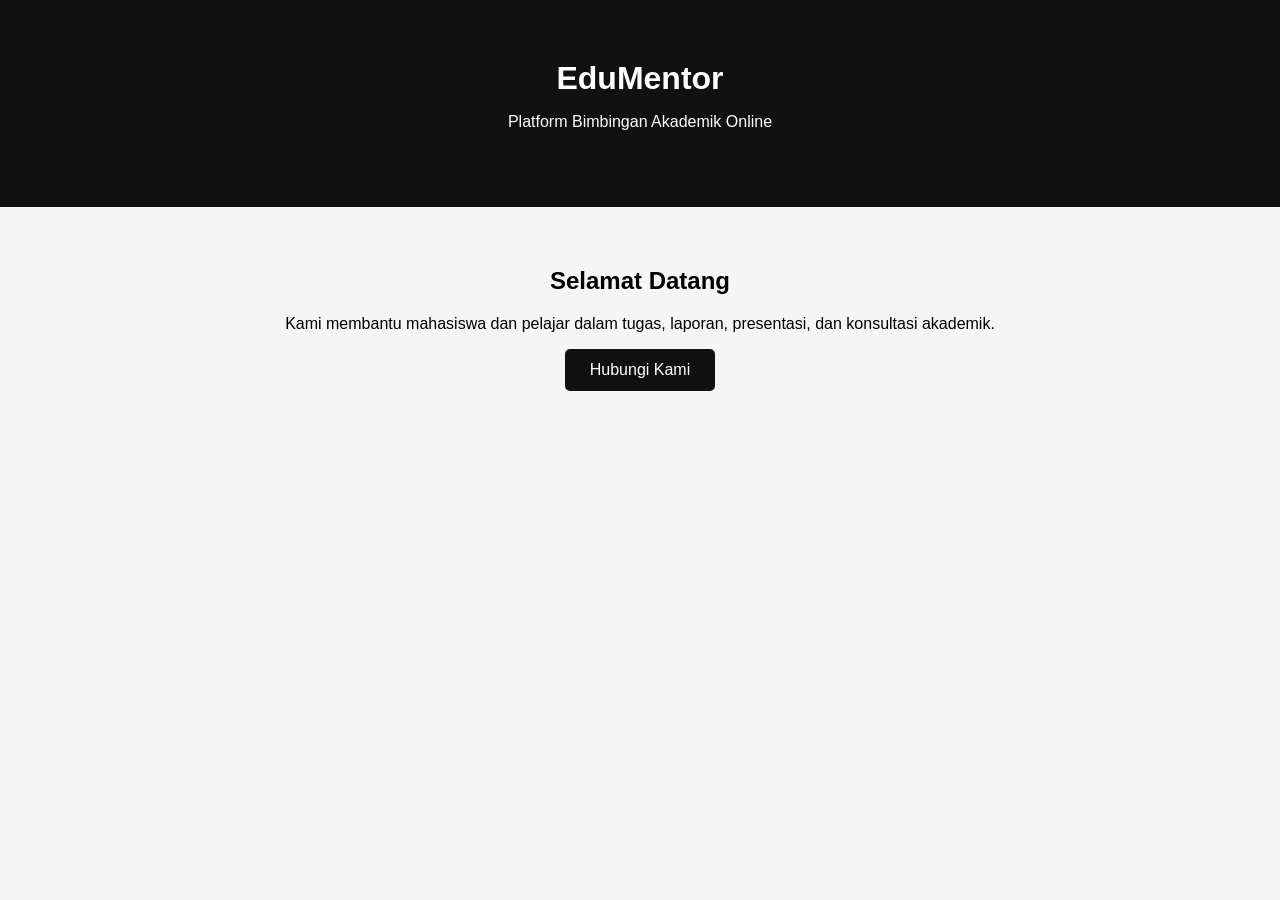
==== index.html @ 099afb81 "Create index.html Hello GitHub Support,  I am currently building an educational website project ca" ====
<!DOCTYPE html>
<html lang="id">
<head>
<meta charset="UTF-8">
<meta name="viewport" content="width=device-width, initial-scale=1.0">
<title>EduMentor</title>
<style>
body{
    font-family:Arial,sans-serif;
    margin:0;
    background:#f5f5f5;
    text-align:center;
}
header{
    background:#111;
    color:white;
    padding:60px 20px;
}
h1{
    margin:0;
}
.container{
    padding:40px;
}
.btn{
    display:inline-block;
    background:#111;
    color:white;
    padding:12px 25px;
    text-decoration:none;
    border-radius:5px;
}
</style>
</head>
<body>

<header>
    <h1>EduMentor</h1>
    <p>Platform Bimbingan Akademik Online</p>
</header>

<div class="container">
    <h2>Selamat Datang</h2>
    <p>Kami membantu mahasiswa dan pelajar dalam tugas, laporan, presentasi, dan konsultasi akademik.</p>
    <a class="btn" href="#">Hubungi Kami</a>
</div>

</body>
</html>
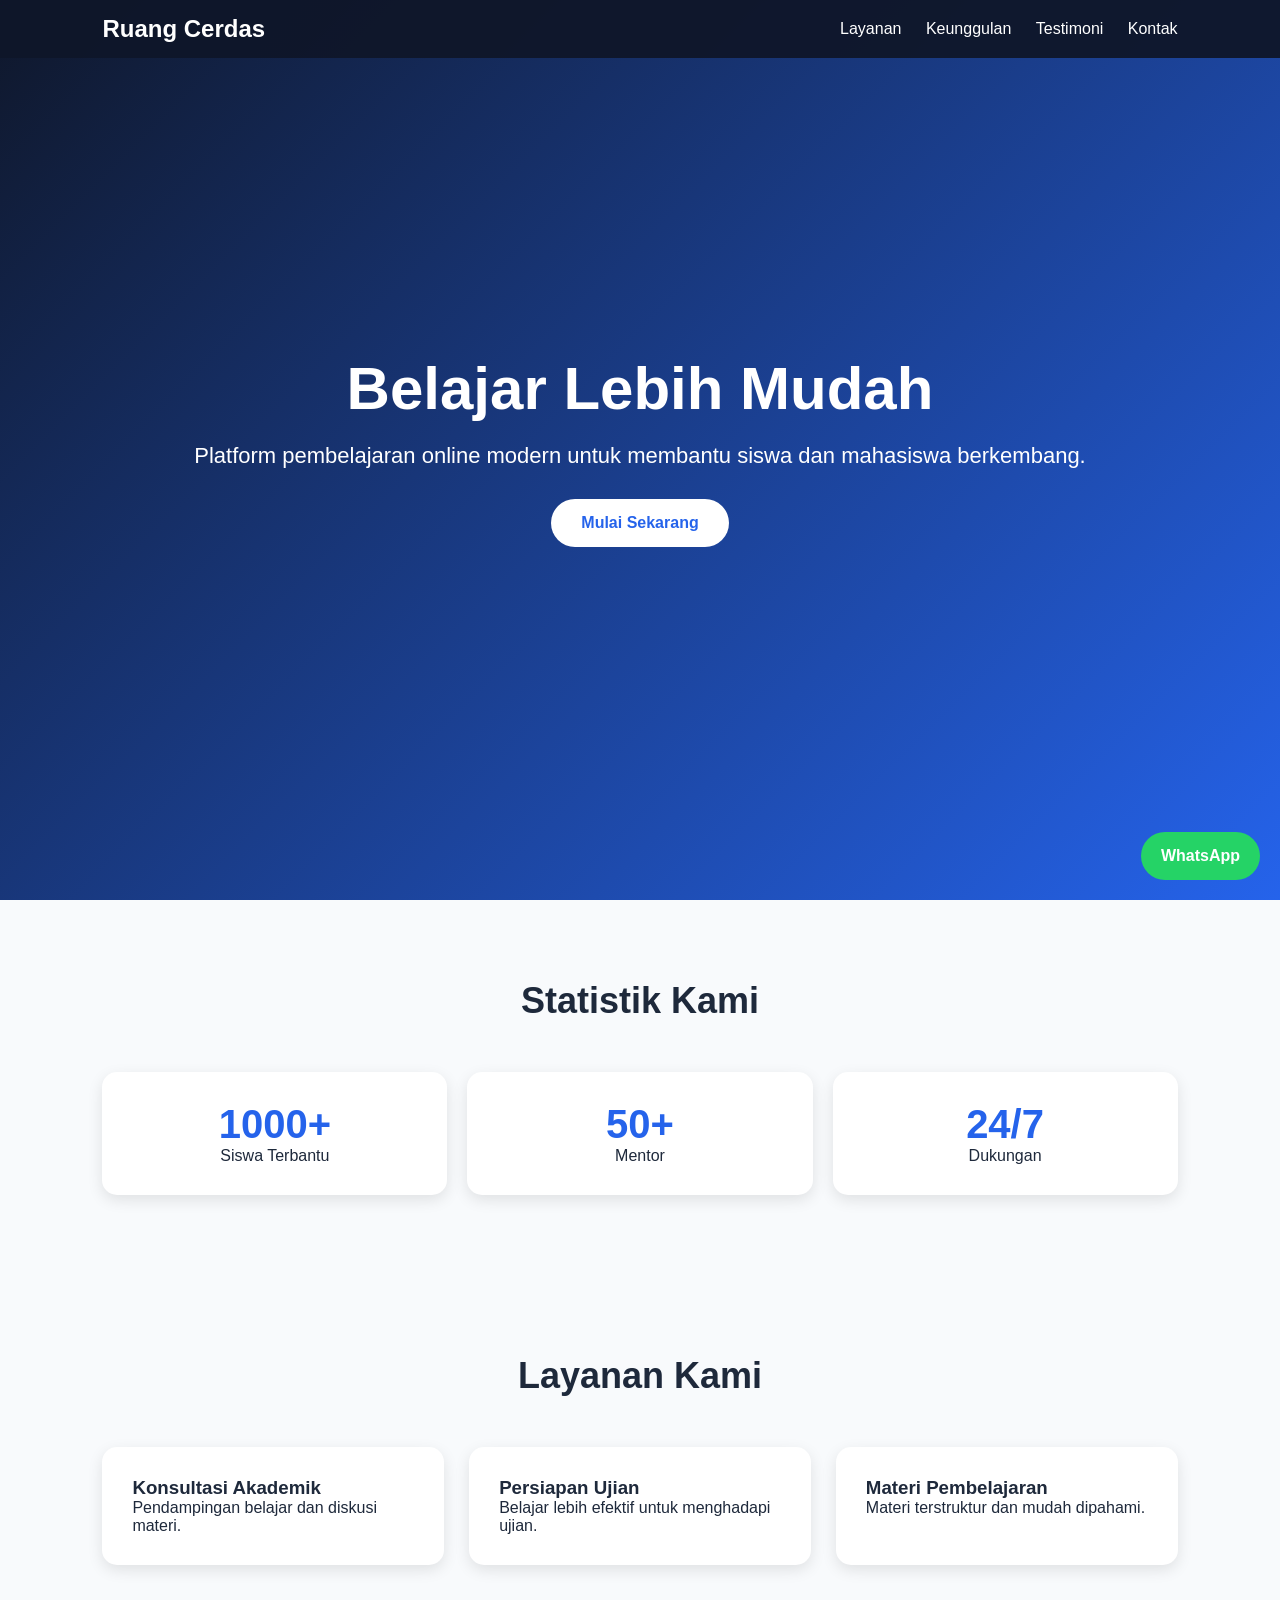
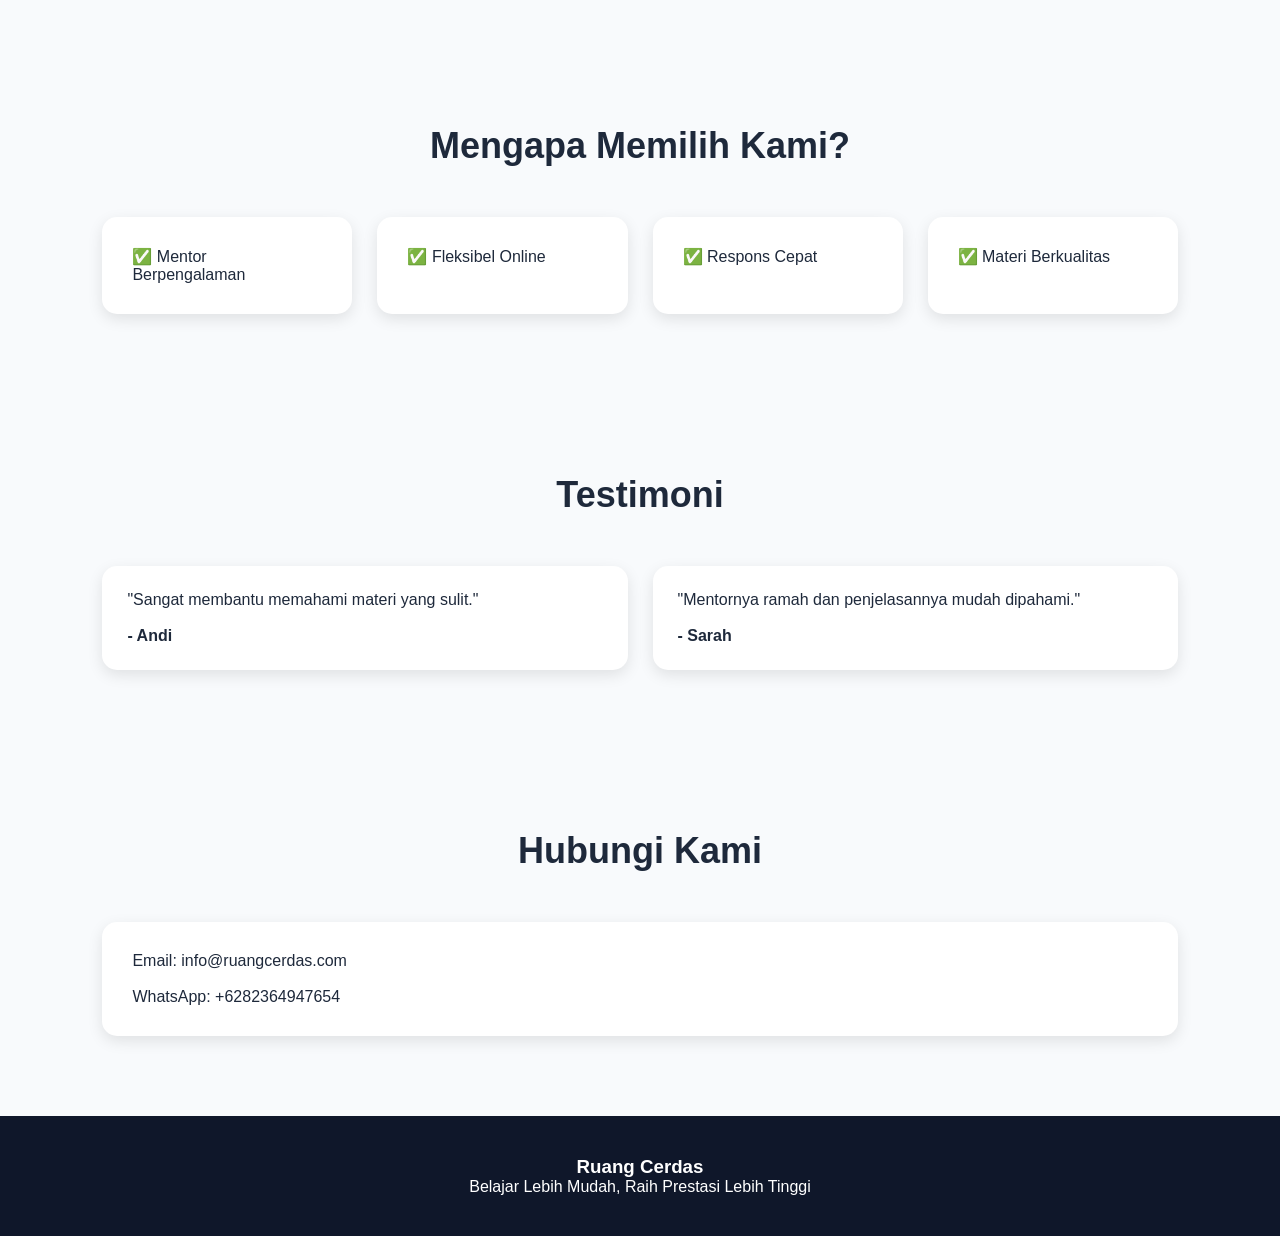
==== commit 3daeed90: "Update index.html" ====
--- a/index.html
+++ b/index.html
@@ -3,47 +3,295 @@
 <head>
 <meta charset="UTF-8">
 <meta name="viewport" content="width=device-width, initial-scale=1.0">
-<title>EduMentor</title>
+
+<title>Ruang Cerdas - Platform Pembelajaran Online</title>
+
 <style>
+*{
+margin:0;
+padding:0;
+box-sizing:border-box;
+font-family:Arial,sans-serif;
+}
+
 body{
-    font-family:Arial,sans-serif;
-    margin:0;
-    background:#f5f5f5;
-    text-align:center;
-}
-header{
-    background:#111;
-    color:white;
-    padding:60px 20px;
-}
-h1{
-    margin:0;
-}
-.container{
-    padding:40px;
-}
+background:#f8fafc;
+color:#1e293b;
+}
+
+nav{
+position:fixed;
+top:0;
+width:100%;
+background:rgba(15,23,42,.95);
+padding:15px 8%;
+display:flex;
+justify-content:space-between;
+align-items:center;
+z-index:1000;
+}
+
+.logo{
+color:white;
+font-size:24px;
+font-weight:bold;
+}
+
+nav a{
+color:white;
+text-decoration:none;
+margin-left:20px;
+}
+
+.hero{
+height:100vh;
+background:linear-gradient(135deg,#0f172a,#2563eb);
+display:flex;
+justify-content:center;
+align-items:center;
+text-align:center;
+color:white;
+padding:20px;
+}
+
+.hero h1{
+font-size:60px;
+margin-bottom:20px;
+}
+
+.hero p{
+font-size:22px;
+margin-bottom:30px;
+}
+
 .btn{
-    display:inline-block;
-    background:#111;
-    color:white;
-    padding:12px 25px;
-    text-decoration:none;
-    border-radius:5px;
+display:inline-block;
+background:white;
+color:#2563eb;
+padding:15px 30px;
+border-radius:50px;
+text-decoration:none;
+font-weight:bold;
+}
+
+section{
+padding:80px 8%;
+}
+
+.title{
+text-align:center;
+font-size:36px;
+margin-bottom:50px;
+}
+
+.stats{
+display:grid;
+grid-template-columns:repeat(auto-fit,minmax(200px,1fr));
+gap:20px;
+}
+
+.stat{
+background:white;
+padding:30px;
+border-radius:15px;
+text-align:center;
+box-shadow:0 5px 15px rgba(0,0,0,.1);
+}
+
+.stat h2{
+color:#2563eb;
+font-size:40px;
+}
+
+.cards{
+display:grid;
+grid-template-columns:repeat(auto-fit,minmax(250px,1fr));
+gap:25px;
+}
+
+.card{
+background:white;
+padding:30px;
+border-radius:15px;
+box-shadow:0 5px 15px rgba(0,0,0,.1);
+transition:.3s;
+}
+
+.card:hover{
+transform:translateY(-5px);
+}
+
+.testimonial{
+background:white;
+padding:25px;
+border-radius:15px;
+box-shadow:0 5px 15px rgba(0,0,0,.1);
+}
+
+footer{
+background:#0f172a;
+color:white;
+text-align:center;
+padding:40px 20px;
+}
+
+.whatsapp{
+position:fixed;
+bottom:20px;
+right:20px;
+background:#25D366;
+color:white;
+padding:15px 20px;
+border-radius:50px;
+text-decoration:none;
+font-weight:bold;
 }
 </style>
 </head>
+
 <body>
 
-<header>
-    <h1>EduMentor</h1>
-    <p>Platform Bimbingan Akademik Online</p>
-</header>
-
-<div class="container">
-    <h2>Selamat Datang</h2>
-    <p>Kami membantu mahasiswa dan pelajar dalam tugas, laporan, presentasi, dan konsultasi akademik.</p>
-    <a class="btn" href="#">Hubungi Kami</a>
-</div>
+<nav>
+<div class="logo">Ruang Cerdas</div>
+
+<div>
+<a href="#layanan">Layanan</a>
+<a href="#keunggulan">Keunggulan</a>
+<a href="#testimoni">Testimoni</a>
+<a href="#kontak">Kontak</a>
+</div>
+</nav>
+
+<section class="hero">
+
+<div>
+
+<h1>Belajar Lebih Mudah</h1>
+
+<p>
+Platform pembelajaran online modern untuk membantu siswa dan mahasiswa berkembang.
+</p>
+
+<a href="#layanan" class="btn">
+Mulai Sekarang
+</a>
+
+</div>
+
+</section>
+
+<section>
+
+<h2 class="title">Statistik Kami</h2>
+
+<div class="stats">
+
+<div class="stat">
+<h2>1000+</h2>
+<p>Siswa Terbantu</p>
+</div>
+
+<div class="stat">
+<h2>50+</h2>
+<p>Mentor</p>
+</div>
+
+<div class="stat">
+<h2>24/7</h2>
+<p>Dukungan</p>
+</div>
+
+</div>
+
+</section>
+
+<section id="layanan">
+
+<h2 class="title">Layanan Kami</h2>
+
+<div class="cards">
+
+<div class="card">
+<h3>Konsultasi Akademik</h3>
+<p>Pendampingan belajar dan diskusi materi.</p>
+</div>
+
+<div class="card">
+<h3>Persiapan Ujian</h3>
+<p>Belajar lebih efektif untuk menghadapi ujian.</p>
+</div>
+
+<div class="card">
+<h3>Materi Pembelajaran</h3>
+<p>Materi terstruktur dan mudah dipahami.</p>
+</div>
+
+</div>
+
+</section>
+
+<section id="keunggulan">
+
+<h2 class="title">Mengapa Memilih Kami?</h2>
+
+<div class="cards">
+
+<div class="card">✅ Mentor Berpengalaman</div>
+<div class="card">✅ Fleksibel Online</div>
+<div class="card">✅ Respons Cepat</div>
+<div class="card">✅ Materi Berkualitas</div>
+
+</div>
+
+</section>
+
+<section id="testimoni">
+
+<h2 class="title">Testimoni</h2>
+
+<div class="cards">
+
+<div class="testimonial">
+<p>"Sangat membantu memahami materi yang sulit."</p>
+<br>
+<strong>- Andi</strong>
+</div>
+
+<div class="testimonial">
+<p>"Mentornya ramah dan penjelasannya mudah dipahami."</p>
+<br>
+<strong>- Sarah</strong>
+</div>
+
+</div>
+
+</section>
+
+<section id="kontak">
+
+<h2 class="title">Hubungi Kami</h2>
+
+<div class="card">
+
+<p>Email: info@ruangcerdas.com</p>
+<br>
+<p>WhatsApp: +6282364947654</p>
+
+</div>
+
+</section>
+
+<footer>
+
+<h3>Ruang Cerdas</h3>
+
+<p>Belajar Lebih Mudah, Raih Prestasi Lebih Tinggi</p>
+
+</footer>
+
+<a href="#" class="whatsapp">
+WhatsApp
+</a>
 
 </body>
 </html>
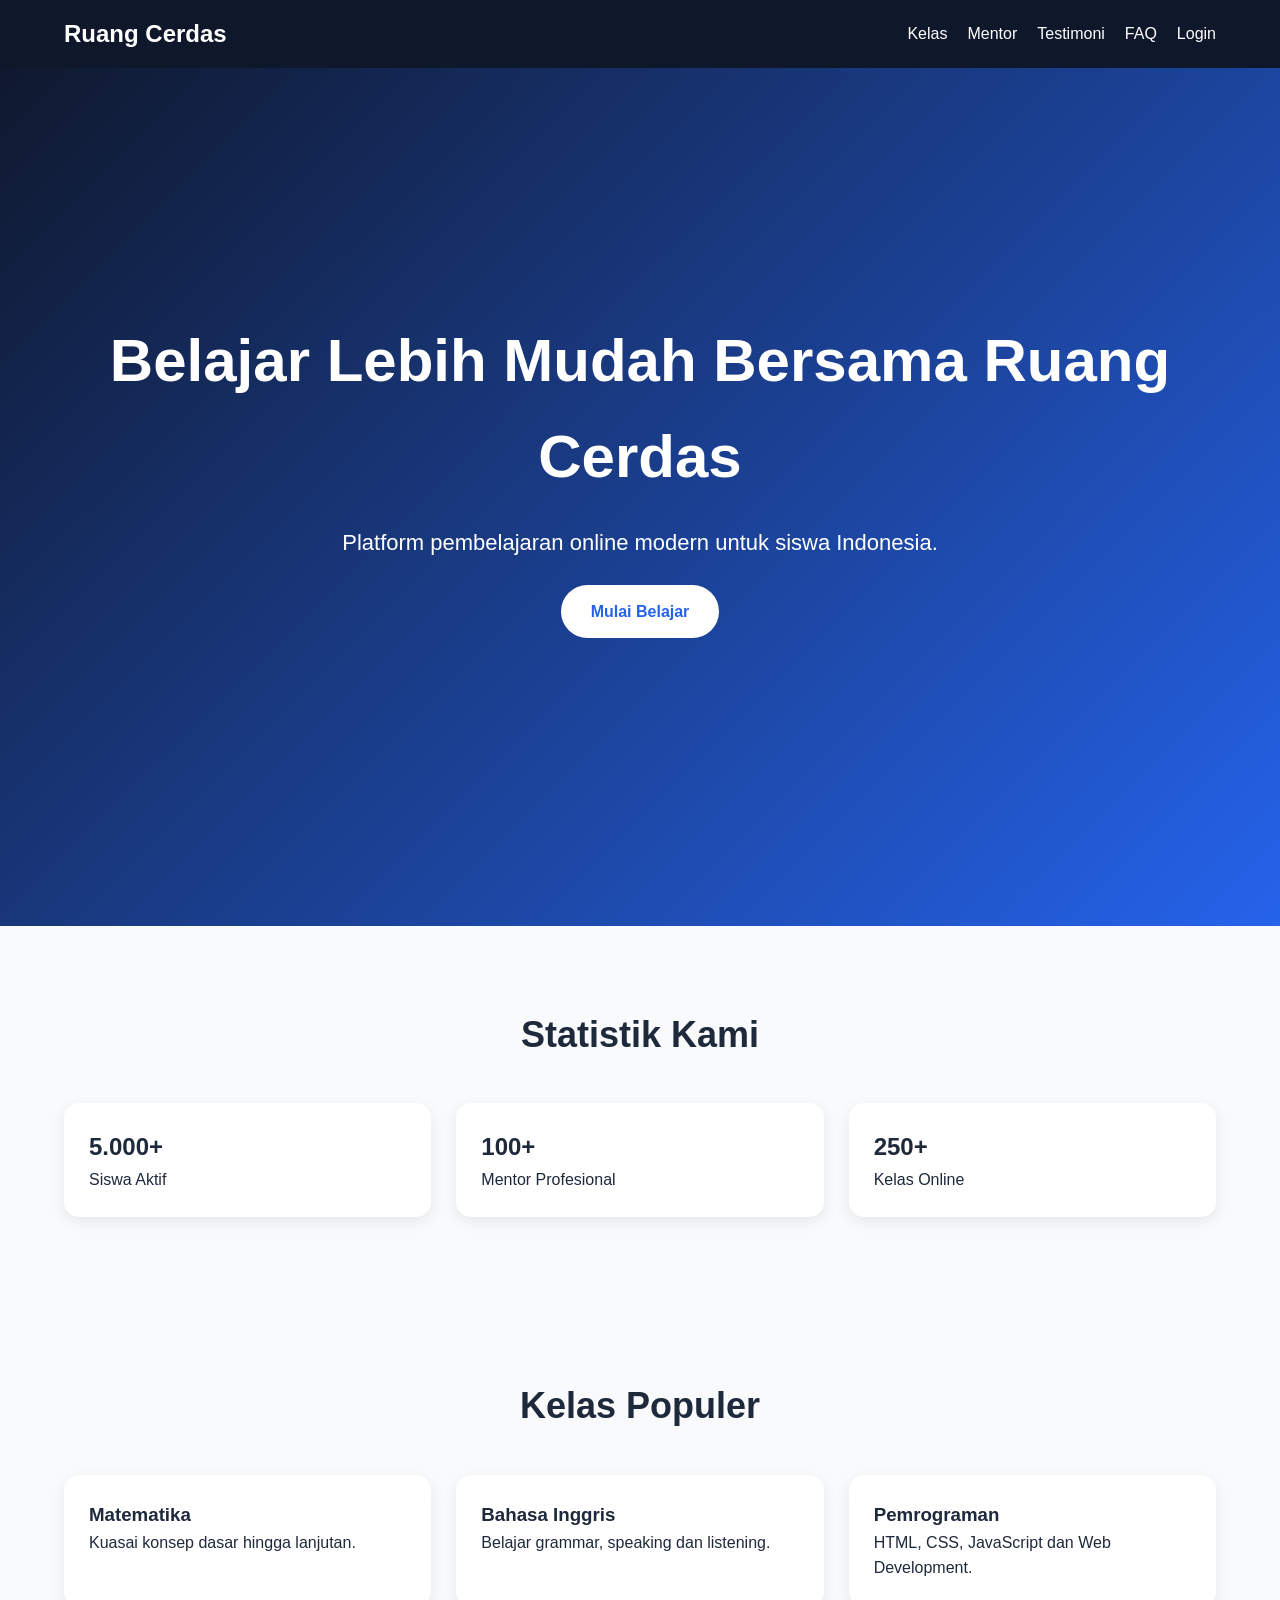
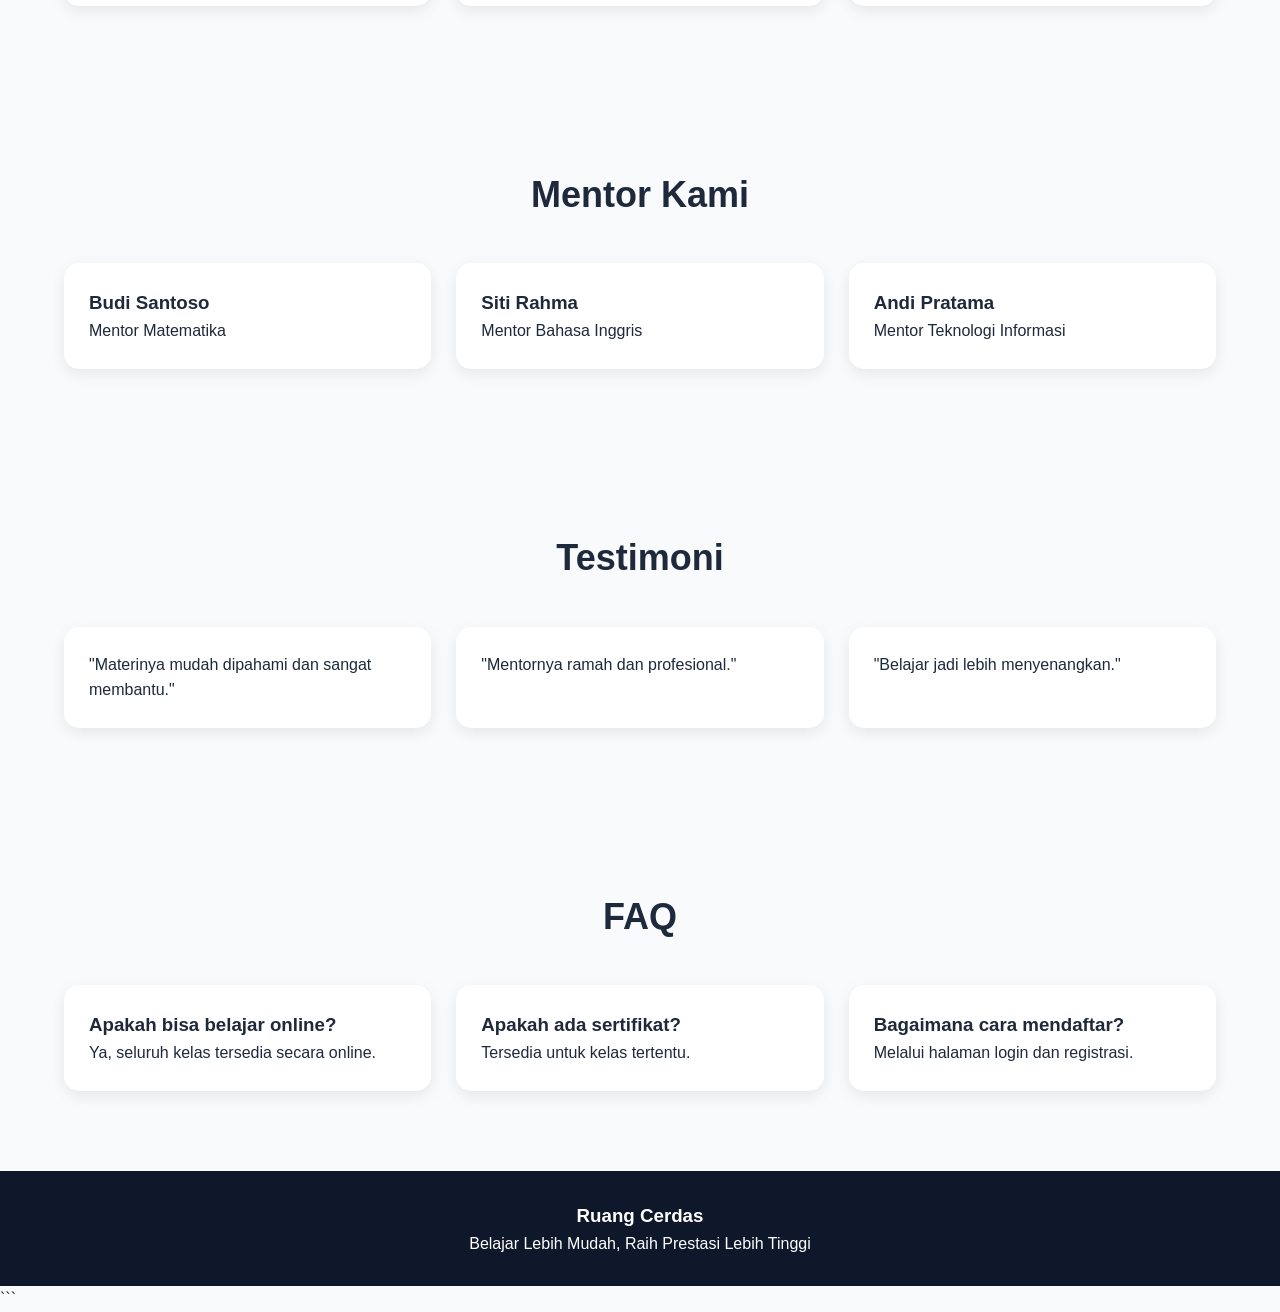
==== commit a3f1a4ea: "Update index.html" ====
--- a/index.html
+++ b/index.html
@@ -1,179 +1,44 @@
+```html
 <!DOCTYPE html>
 <html lang="id">
 <head>
 <meta charset="UTF-8">
 <meta name="viewport" content="width=device-width, initial-scale=1.0">
-
-<title>Ruang Cerdas - Platform Pembelajaran Online</title>
-
-<style>
-*{
-margin:0;
-padding:0;
-box-sizing:border-box;
-font-family:Arial,sans-serif;
-}
-
-body{
-background:#f8fafc;
-color:#1e293b;
-}
-
-nav{
-position:fixed;
-top:0;
-width:100%;
-background:rgba(15,23,42,.95);
-padding:15px 8%;
-display:flex;
-justify-content:space-between;
-align-items:center;
-z-index:1000;
-}
-
-.logo{
-color:white;
-font-size:24px;
-font-weight:bold;
-}
-
-nav a{
-color:white;
-text-decoration:none;
-margin-left:20px;
-}
-
-.hero{
-height:100vh;
-background:linear-gradient(135deg,#0f172a,#2563eb);
-display:flex;
-justify-content:center;
-align-items:center;
-text-align:center;
-color:white;
-padding:20px;
-}
-
-.hero h1{
-font-size:60px;
-margin-bottom:20px;
-}
-
-.hero p{
-font-size:22px;
-margin-bottom:30px;
-}
-
-.btn{
-display:inline-block;
-background:white;
-color:#2563eb;
-padding:15px 30px;
-border-radius:50px;
-text-decoration:none;
-font-weight:bold;
-}
-
-section{
-padding:80px 8%;
-}
-
-.title{
-text-align:center;
-font-size:36px;
-margin-bottom:50px;
-}
-
-.stats{
-display:grid;
-grid-template-columns:repeat(auto-fit,minmax(200px,1fr));
-gap:20px;
-}
-
-.stat{
-background:white;
-padding:30px;
-border-radius:15px;
-text-align:center;
-box-shadow:0 5px 15px rgba(0,0,0,.1);
-}
-
-.stat h2{
-color:#2563eb;
-font-size:40px;
-}
-
-.cards{
-display:grid;
-grid-template-columns:repeat(auto-fit,minmax(250px,1fr));
-gap:25px;
-}
-
-.card{
-background:white;
-padding:30px;
-border-radius:15px;
-box-shadow:0 5px 15px rgba(0,0,0,.1);
-transition:.3s;
-}
-
-.card:hover{
-transform:translateY(-5px);
-}
-
-.testimonial{
-background:white;
-padding:25px;
-border-radius:15px;
-box-shadow:0 5px 15px rgba(0,0,0,.1);
-}
-
-footer{
-background:#0f172a;
-color:white;
-text-align:center;
-padding:40px 20px;
-}
-
-.whatsapp{
-position:fixed;
-bottom:20px;
-right:20px;
-background:#25D366;
-color:white;
-padding:15px 20px;
-border-radius:50px;
-text-decoration:none;
-font-weight:bold;
-}
-</style>
+<title>Ruang Cerdas - Belajar Lebih Mudah</title>
+
+<link rel="stylesheet" href="style.css">
 </head>
 
 <body>
 
 <nav>
+<div class="container">
+
 <div class="logo">Ruang Cerdas</div>
 
+<ul>
+<li><a href="#kelas">Kelas</a></li>
+<li><a href="#mentor">Mentor</a></li>
+<li><a href="#testimoni">Testimoni</a></li>
+<li><a href="#faq">FAQ</a></li>
+<li><a href="login.html">Login</a></li>
+</ul>
+
+</div>
+</nav>
+
+<section class="hero">
+
 <div>
-<a href="#layanan">Layanan</a>
-<a href="#keunggulan">Keunggulan</a>
-<a href="#testimoni">Testimoni</a>
-<a href="#kontak">Kontak</a>
-</div>
-</nav>
-
-<section class="hero">
-
-<div>
-
-<h1>Belajar Lebih Mudah</h1>
+
+<h1>Belajar Lebih Mudah Bersama Ruang Cerdas</h1>
 
 <p>
-Platform pembelajaran online modern untuk membantu siswa dan mahasiswa berkembang.
+Platform pembelajaran online modern untuk siswa Indonesia.
 </p>
 
-<a href="#layanan" class="btn">
-Mulai Sekarang
+<a href="#kelas" class="btn">
+Mulai Belajar
 </a>
 
 </div>
@@ -182,64 +47,86 @@
 
 <section>
 
+<div class="container">
+
 <h2 class="title">Statistik Kami</h2>
 
-<div class="stats">
-
-<div class="stat">
-<h2>1000+</h2>
-<p>Siswa Terbantu</p>
-</div>
-
-<div class="stat">
-<h2>50+</h2>
-<p>Mentor</p>
-</div>
-
-<div class="stat">
-<h2>24/7</h2>
-<p>Dukungan</p>
-</div>
-
-</div>
-
-</section>
-
-<section id="layanan">
-
-<h2 class="title">Layanan Kami</h2>
-
-<div class="cards">
-
-<div class="card">
-<h3>Konsultasi Akademik</h3>
-<p>Pendampingan belajar dan diskusi materi.</p>
-</div>
-
-<div class="card">
-<h3>Persiapan Ujian</h3>
-<p>Belajar lebih efektif untuk menghadapi ujian.</p>
-</div>
-
-<div class="card">
-<h3>Materi Pembelajaran</h3>
-<p>Materi terstruktur dan mudah dipahami.</p>
-</div>
-
-</div>
-
-</section>
-
-<section id="keunggulan">
-
-<h2 class="title">Mengapa Memilih Kami?</h2>
-
-<div class="cards">
-
-<div class="card">✅ Mentor Berpengalaman</div>
-<div class="card">✅ Fleksibel Online</div>
-<div class="card">✅ Respons Cepat</div>
-<div class="card">✅ Materi Berkualitas</div>
+<div class="grid">
+
+<div class="card">
+<h2>5.000+</h2>
+<p>Siswa Aktif</p>
+</div>
+
+<div class="card">
+<h2>100+</h2>
+<p>Mentor Profesional</p>
+</div>
+
+<div class="card">
+<h2>250+</h2>
+<p>Kelas Online</p>
+</div>
+
+</div>
+
+</div>
+
+</section>
+
+<section id="kelas">
+
+<div class="container">
+
+<h2 class="title">Kelas Populer</h2>
+
+<div class="grid">
+
+<div class="card">
+<h3>Matematika</h3>
+<p>Kuasai konsep dasar hingga lanjutan.</p>
+</div>
+
+<div class="card">
+<h3>Bahasa Inggris</h3>
+<p>Belajar grammar, speaking dan listening.</p>
+</div>
+
+<div class="card">
+<h3>Pemrograman</h3>
+<p>HTML, CSS, JavaScript dan Web Development.</p>
+</div>
+
+</div>
+
+</div>
+
+</section>
+
+<section id="mentor">
+
+<div class="container">
+
+<h2 class="title">Mentor Kami</h2>
+
+<div class="grid">
+
+<div class="card">
+<h3>Budi Santoso</h3>
+<p>Mentor Matematika</p>
+</div>
+
+<div class="card">
+<h3>Siti Rahma</h3>
+<p>Mentor Bahasa Inggris</p>
+</div>
+
+<div class="card">
+<h3>Andi Pratama</h3>
+<p>Mentor Teknologi Informasi</p>
+</div>
+
+</div>
 
 </div>
 
@@ -247,35 +134,54 @@
 
 <section id="testimoni">
 
+<div class="container">
+
 <h2 class="title">Testimoni</h2>
 
-<div class="cards">
-
-<div class="testimonial">
-<p>"Sangat membantu memahami materi yang sulit."</p>
-<br>
-<strong>- Andi</strong>
-</div>
-
-<div class="testimonial">
-<p>"Mentornya ramah dan penjelasannya mudah dipahami."</p>
-<br>
-<strong>- Sarah</strong>
-</div>
-
-</div>
-
-</section>
-
-<section id="kontak">
-
-<h2 class="title">Hubungi Kami</h2>
-
-<div class="card">
-
-<p>Email: info@ruangcerdas.com</p>
-<br>
-<p>WhatsApp: +6282364947654</p>
+<div class="grid">
+
+<div class="card">
+<p>"Materinya mudah dipahami dan sangat membantu."</p>
+</div>
+
+<div class="card">
+<p>"Mentornya ramah dan profesional."</p>
+</div>
+
+<div class="card">
+<p>"Belajar jadi lebih menyenangkan."</p>
+</div>
+
+</div>
+
+</div>
+
+</section>
+
+<section id="faq">
+
+<div class="container">
+
+<h2 class="title">FAQ</h2>
+
+<div class="grid">
+
+<div class="card">
+<h3>Apakah bisa belajar online?</h3>
+<p>Ya, seluruh kelas tersedia secara online.</p>
+</div>
+
+<div class="card">
+<h3>Apakah ada sertifikat?</h3>
+<p>Tersedia untuk kelas tertentu.</p>
+</div>
+
+<div class="card">
+<h3>Bagaimana cara mendaftar?</h3>
+<p>Melalui halaman login dan registrasi.</p>
+</div>
+
+</div>
 
 </div>
 
@@ -288,10 +194,7 @@
 <p>Belajar Lebih Mudah, Raih Prestasi Lebih Tinggi</p>
 
 </footer>
-
-<a href="#" class="whatsapp">
-WhatsApp
-</a>
 
 </body>
 </html>
+```
--- a/style.css
+++ b/style.css
@@ -0,0 +1,142 @@
+*{
+margin:0;
+padding:0;
+box-sizing:border-box;
+font-family:'Segoe UI',sans-serif;
+}
+
+body{
+background:#f8fafc;
+color:#1e293b;
+line-height:1.6;
+}
+
+.container{
+width:90%;
+max-width:1200px;
+margin:auto;
+}
+
+nav{
+position:fixed;
+top:0;
+left:0;
+width:100%;
+background:#0F172A;
+padding:15px 0;
+z-index:1000;
+}
+
+nav .container{
+display:flex;
+justify-content:space-between;
+align-items:center;
+}
+
+.logo{
+color:#fff;
+font-size:24px;
+font-weight:bold;
+}
+
+nav ul{
+display:flex;
+list-style:none;
+}
+
+nav ul li{
+margin-left:20px;
+}
+
+nav ul li a{
+color:white;
+text-decoration:none;
+}
+
+.hero{
+height:100vh;
+background:linear-gradient(135deg,#0F172A,#2563EB);
+display:flex;
+align-items:center;
+justify-content:center;
+text-align:center;
+color:white;
+padding:20px;
+}
+
+.hero h1{
+font-size:60px;
+margin-bottom:20px;
+}
+
+.hero p{
+font-size:22px;
+margin-bottom:25px;
+}
+
+.btn{
+display:inline-block;
+padding:14px 30px;
+background:white;
+color:#2563EB;
+border-radius:40px;
+text-decoration:none;
+font-weight:bold;
+}
+
+section{
+padding:80px 0;
+}
+
+.title{
+text-align:center;
+font-size:36px;
+margin-bottom:40px;
+}
+
+.grid{
+display:grid;
+grid-template-columns:repeat(auto-fit,minmax(250px,1fr));
+gap:25px;
+}
+
+.card{
+background:white;
+padding:25px;
+border-radius:15px;
+box-shadow:0 5px 15px rgba(0,0,0,.08);
+transition:.3s;
+}
+
+.card:hover{
+transform:translateY(-5px);
+}
+
+footer{
+background:#0F172A;
+color:white;
+text-align:center;
+padding:30px;
+}
+
+@media(max-width:768px){
+
+.hero h1{
+font-size:40px;
+}
+
+.hero p{
+font-size:18px;
+}
+
+nav .container{
+flex-direction:column;
+gap:10px;
+}
+
+nav ul{
+flex-wrap:wrap;
+justify-content:center;
+}
+
+}
